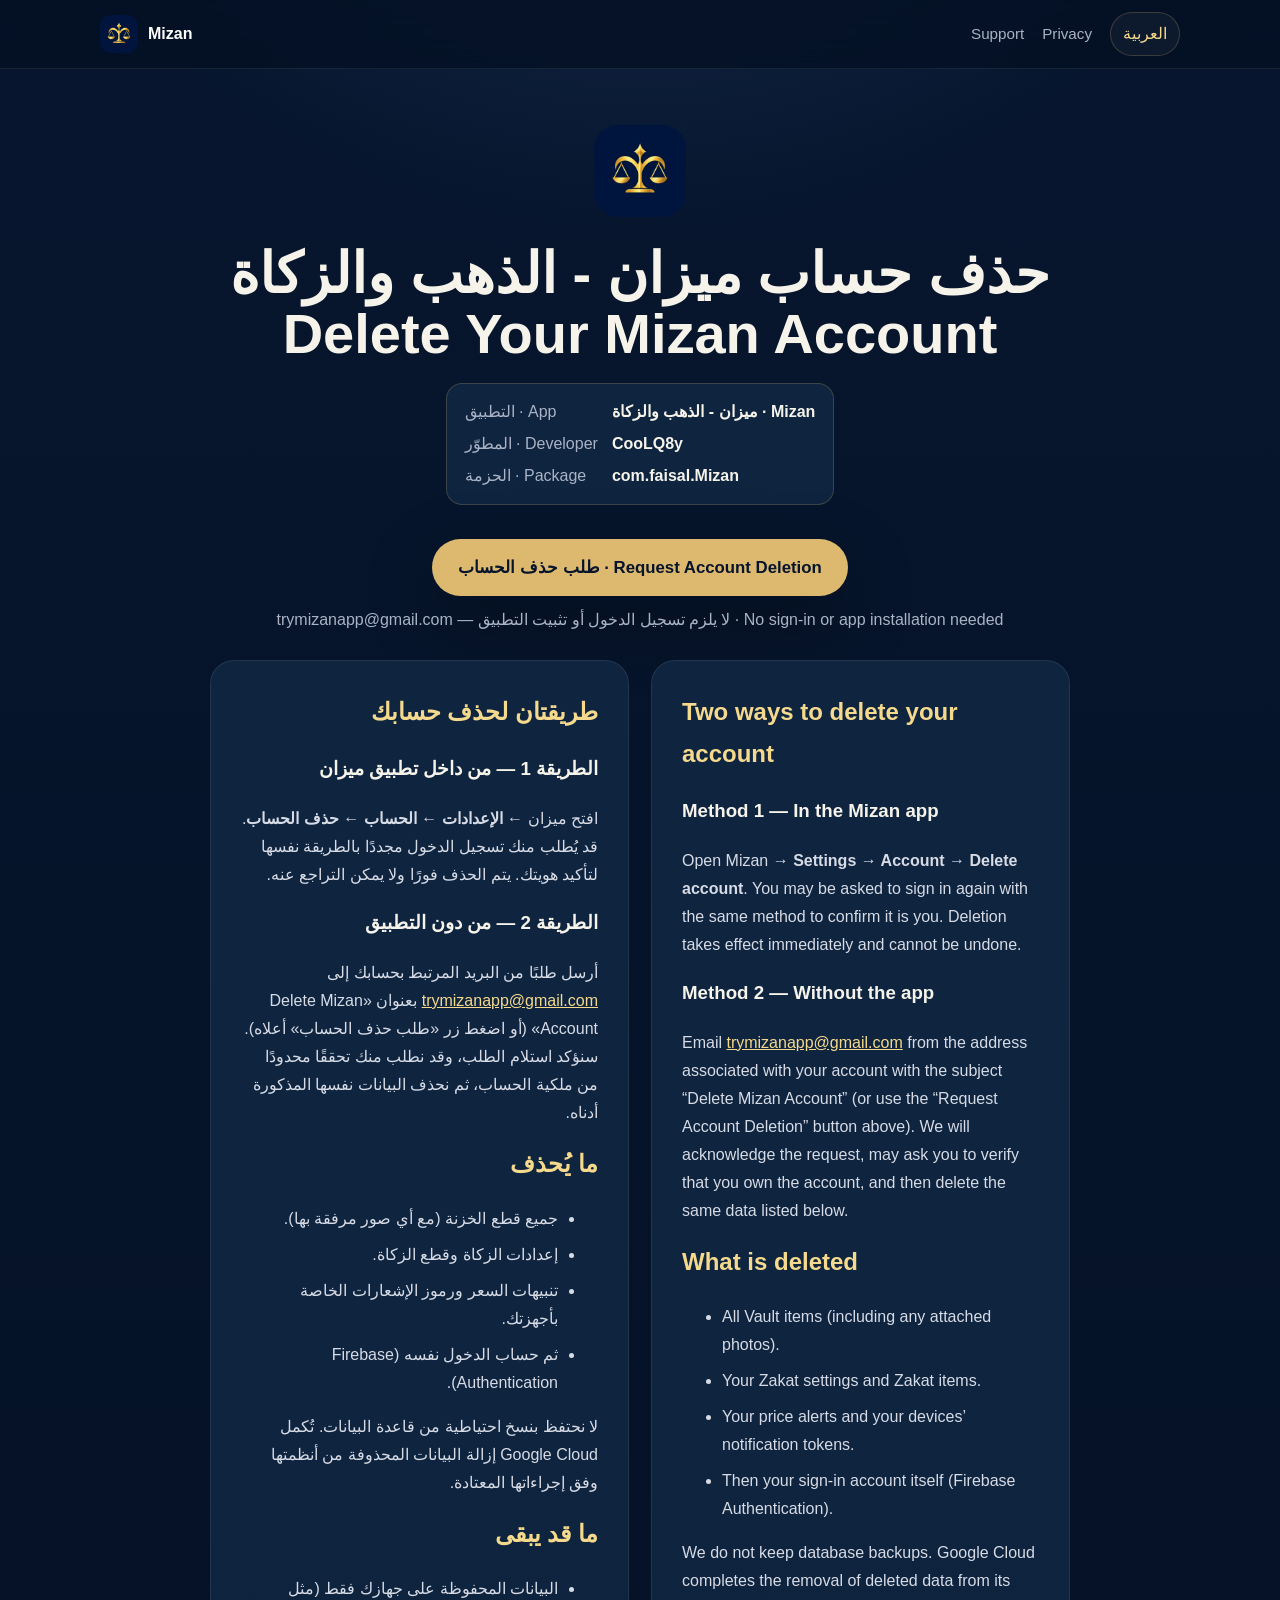
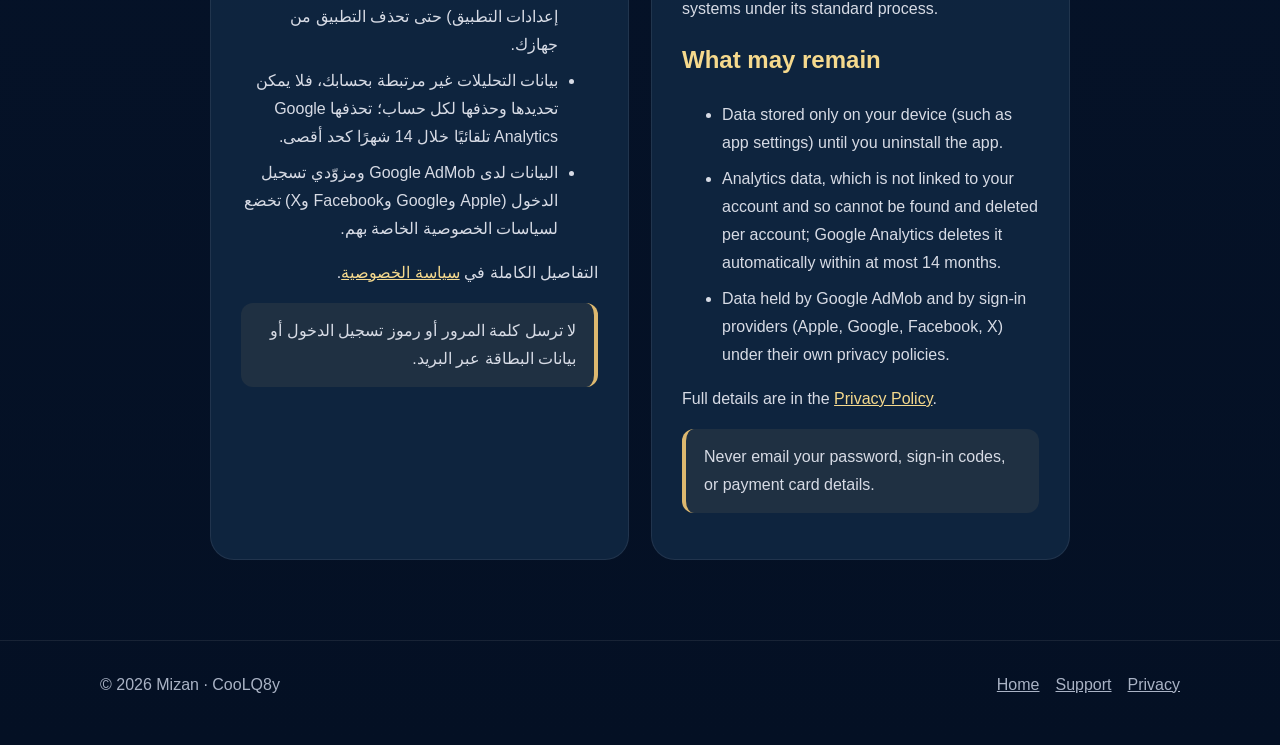
==== delete-account.html @ a7c569e6 "Add a dedicated account deletion page for Google Play /delete-account names the app (ميزان - الذهب و" ====
<!doctype html>
<html lang="ar" dir="rtl">
<head>
  <meta charset="utf-8"><meta name="viewport" content="width=device-width, initial-scale=1">
  <meta name="description" content="حذف حساب ميزان - الذهب والزكاة (المطوّر CooLQ8y، الحزمة com.faisal.Mizan). Delete your Mizan account — developer CooLQ8y, package com.faisal.Mizan.">
  <title>حذف حساب ميزان - الذهب والزكاة | Delete Your Mizan Account — CooLQ8y</title>
  <link rel="icon" href="assets/app-icon.png"><link rel="stylesheet" href="styles.css">
  <style>
    .deletion-identity { margin: 18px auto 0; display: inline-grid; grid-template-columns: auto auto; gap: 4px 14px; text-align: start; padding: 14px 18px; border: 1px solid var(--line); border-radius: 16px; background: var(--card); }
    .deletion-identity dt { color: var(--muted); }
    .deletion-identity dd { margin: 0; font-weight: 700; color: var(--text); }
    .deletion-identity bdi { unicode-bidi: isolate; }
    .deletion-actions { text-align: center; margin: 26px 0 8px; }
    .deletion-button { display: inline-block; padding: 14px 26px; border-radius: 999px; background: var(--gold); color: #06142c; font-weight: 800; text-decoration: none; font-size: 1.05rem; box-shadow: var(--shadow); }
    .deletion-button:hover, .deletion-button:focus-visible { background: var(--gold-bright); }
    .deletion-actions p { color: var(--muted); margin: 10px 0 0; }
    .deletion-columns { display: grid; grid-template-columns: 1fr 1fr; gap: 22px; margin-top: 26px; }
    .deletion-columns article { min-width: 0; }
    .deletion-columns h2 { margin-top: 0; }
    @media (max-width: 760px) { .deletion-columns { grid-template-columns: 1fr; } }
  </style>
</head>
<body>
  <header class="topbar"><div class="shell topbar-inner"><a class="brand" href="index.html"><img src="assets/app-icon.png" alt=""><span data-lang="ar">ميزان</span><span data-lang="en" hidden>Mizan</span></a><nav class="nav"><a href="support.html"><span data-lang="ar">الدعم</span><span data-lang="en" hidden>Support</span></a><a href="privacy.html"><span data-lang="ar">الخصوصية</span><span data-lang="en" hidden>Privacy</span></a><button class="lang-button" type="button" data-language-toggle>English</button></nav></div></header>
  <main class="page shell">
    <div class="page-header">
      <img src="assets/app-icon.png" alt="">
      <h1>حذف حساب ميزان - الذهب والزكاة<br><span lang="en" dir="ltr">Delete Your Mizan Account</span></h1>
      <dl class="deletion-identity">
        <dt>التطبيق · App</dt><dd><bdi>ميزان - الذهب والزكاة</bdi> · <bdi dir="ltr">Mizan</bdi></dd>
        <dt>المطوّر · Developer</dt><dd><bdi dir="ltr">CooLQ8y</bdi></dd>
        <dt>الحزمة · Package</dt><dd><bdi dir="ltr">com.faisal.Mizan</bdi></dd>
      </dl>
    </div>

    <div class="deletion-actions">
      <a class="deletion-button" href="mailto:trymizanapp@gmail.com?subject=Delete%20Mizan%20Account&amp;body=Please%20delete%20my%20Mizan%20account%20(com.faisal.Mizan).%0AAccount%20email%3A%20%0ASign-in%20method%20(email%2C%20Apple%2C%20Google%2C%20Facebook%20or%20X)%3A%20%0A%0A%D8%A3%D8%B1%D8%AC%D9%88%20%D8%AD%D8%B0%D9%81%20%D8%AD%D8%B3%D8%A7%D8%A8%D9%8A%20%D9%81%D9%8A%20%D9%85%D9%8A%D8%B2%D8%A7%D9%86.">طلب حذف الحساب · <span lang="en">Request Account Deletion</span></a>
      <p>trymizanapp@gmail.com — لا يلزم تسجيل الدخول أو تثبيت التطبيق · No sign-in or app installation needed</p>
    </div>

    <div class="policy deletion-columns">
      <article lang="ar" dir="rtl">
        <h2>طريقتان لحذف حسابك</h2>
        <h3>الطريقة 1 — من داخل تطبيق ميزان</h3>
        <p>افتح ميزان ← <strong>الإعدادات ← الحساب ← حذف الحساب</strong>. قد يُطلب منك تسجيل الدخول مجددًا بالطريقة نفسها لتأكيد هويتك. يتم الحذف فورًا ولا يمكن التراجع عنه.</p>
        <h3>الطريقة 2 — من دون التطبيق</h3>
        <p>أرسل طلبًا من البريد المرتبط بحسابك إلى <a href="mailto:trymizanapp@gmail.com?subject=Delete%20Mizan%20Account">trymizanapp@gmail.com</a> بعنوان «Delete Mizan Account» (أو اضغط زر «طلب حذف الحساب» أعلاه). سنؤكد استلام الطلب، وقد نطلب منك تحققًا محدودًا من ملكية الحساب، ثم نحذف البيانات نفسها المذكورة أدناه.</p>
        <h2>ما يُحذف</h2>
        <ul>
          <li>جميع قطع الخزنة (مع أي صور مرفقة بها).</li>
          <li>إعدادات الزكاة وقطع الزكاة.</li>
          <li>تنبيهات السعر ورموز الإشعارات الخاصة بأجهزتك.</li>
          <li>ثم حساب الدخول نفسه (Firebase Authentication).</li>
        </ul>
        <p>لا نحتفظ بنسخ احتياطية من قاعدة البيانات. تُكمل Google Cloud إزالة البيانات المحذوفة من أنظمتها وفق إجراءاتها المعتادة.</p>
        <h2>ما قد يبقى</h2>
        <ul>
          <li>البيانات المحفوظة على جهازك فقط (مثل إعدادات التطبيق) حتى تحذف التطبيق من جهازك.</li>
          <li>بيانات التحليلات غير مرتبطة بحسابك، فلا يمكن تحديدها وحذفها لكل حساب؛ تحذفها Google Analytics تلقائيًا خلال 14 شهرًا كحد أقصى.</li>
          <li>البيانات لدى Google AdMob ومزوّدي تسجيل الدخول (Apple وGoogle وFacebook وX) تخضع لسياسات الخصوصية الخاصة بهم.</li>
        </ul>
        <p>التفاصيل الكاملة في <a href="privacy.html">سياسة الخصوصية</a>.</p>
        <p class="notice">لا ترسل كلمة المرور أو رموز تسجيل الدخول أو بيانات البطاقة عبر البريد.</p>
      </article>

      <article lang="en" dir="ltr">
        <h2>Two ways to delete your account</h2>
        <h3>Method 1 — In the Mizan app</h3>
        <p>Open Mizan → <strong>Settings → Account → Delete account</strong>. You may be asked to sign in again with the same method to confirm it is you. Deletion takes effect immediately and cannot be undone.</p>
        <h3>Method 2 — Without the app</h3>
        <p>Email <a href="mailto:trymizanapp@gmail.com?subject=Delete%20Mizan%20Account">trymizanapp@gmail.com</a> from the address associated with your account with the subject “Delete Mizan Account” (or use the “Request Account Deletion” button above). We will acknowledge the request, may ask you to verify that you own the account, and then delete the same data listed below.</p>
        <h2>What is deleted</h2>
        <ul>
          <li>All Vault items (including any attached photos).</li>
          <li>Your Zakat settings and Zakat items.</li>
          <li>Your price alerts and your devices’ notification tokens.</li>
          <li>Then your sign-in account itself (Firebase Authentication).</li>
        </ul>
        <p>We do not keep database backups. Google Cloud completes the removal of deleted data from its systems under its standard process.</p>
        <h2>What may remain</h2>
        <ul>
          <li>Data stored only on your device (such as app settings) until you uninstall the app.</li>
          <li>Analytics data, which is not linked to your account and so cannot be found and deleted per account; Google Analytics deletes it automatically within at most 14 months.</li>
          <li>Data held by Google AdMob and by sign-in providers (Apple, Google, Facebook, X) under their own privacy policies.</li>
        </ul>
        <p>Full details are in the <a href="privacy.html">Privacy Policy</a>.</p>
        <p class="notice">Never email your password, sign-in codes, or payment card details.</p>
      </article>
    </div>
  </main>
  <footer class="footer"><div class="shell footer-inner"><span>© 2026 Mizan · CooLQ8y</span><div class="footer-links"><a href="index.html"><span data-lang="ar">الرئيسية</span><span data-lang="en" hidden>Home</span></a><a href="support.html"><span data-lang="ar">الدعم</span><span data-lang="en" hidden>Support</span></a><a href="privacy.html"><span data-lang="ar">الخصوصية</span><span data-lang="en" hidden>Privacy</span></a></div></div></footer>
  <script src="script.js"></script>
</body>
</html>
---- styles.css ----
:root {
  color-scheme: dark;
  --navy: #06142c;
  --navy-2: #0c203c;
  --card: rgba(17, 39, 67, .88);
  --gold: #ddb86f;
  --gold-bright: #f5d98d;
  --text: #f6f3ea;
  --muted: #aab3c5;
  --line: rgba(221, 184, 111, .22);
  --shadow: 0 24px 70px rgba(0, 0, 0, .32);
}

* { box-sizing: border-box; }
html { scroll-behavior: smooth; }
body {
  margin: 0;
  min-height: 100vh;
  font-family: -apple-system, BlinkMacSystemFont, "Segoe UI", Tahoma, Arial, sans-serif;
  color: var(--text);
  background:
    radial-gradient(circle at 50% -20%, rgba(42, 79, 128, .52), transparent 44rem),
    linear-gradient(180deg, #07162e 0%, #041024 100%);
  line-height: 1.75;
}

a { color: var(--gold-bright); }
.shell { width: min(1080px, calc(100% - 32px)); margin: 0 auto; }

.topbar {
  position: sticky;
  top: 0;
  z-index: 5;
  border-bottom: 1px solid rgba(255,255,255,.08);
  background: rgba(4, 16, 36, .82);
  backdrop-filter: blur(18px);
}
.topbar-inner {
  min-height: 68px;
  display: flex;
  align-items: center;
  justify-content: space-between;
  gap: 18px;
}
.brand { display: flex; align-items: center; gap: 10px; color: white; text-decoration: none; font-weight: 800; }
.brand img { width: 38px; height: 38px; border-radius: 11px; }
.nav { display: flex; align-items: center; gap: 18px; }
.nav a { color: var(--muted); text-decoration: none; font-size: .95rem; }
.nav a:hover, .nav a[aria-current="page"] { color: var(--gold-bright); }
.lang-button {
  border: 1px solid var(--line);
  color: var(--gold-bright);
  background: rgba(255,255,255,.04);
  border-radius: 999px;
  padding: 7px 12px;
  font: inherit;
  cursor: pointer;
}

.hero {
  min-height: 72vh;
  display: grid;
  place-items: center;
  text-align: center;
  padding: 80px 0 56px;
}
.hero-logo { width: min(520px, 92%); height: auto; filter: drop-shadow(0 22px 34px rgba(0,0,0,.28)); }
.eyebrow { margin: 26px 0 8px; color: var(--gold); font-weight: 700; letter-spacing: .04em; }
h1 { font-size: clamp(2.25rem, 7vw, 5rem); line-height: 1.08; margin: 0; }
.lead { max-width: 700px; margin: 20px auto 0; color: var(--muted); font-size: clamp(1.05rem, 2.4vw, 1.3rem); }
.actions { display: flex; justify-content: center; flex-wrap: wrap; gap: 12px; margin-top: 30px; }
.button {
  display: inline-flex;
  align-items: center;
  justify-content: center;
  min-height: 48px;
  padding: 10px 20px;
  border-radius: 14px;
  text-decoration: none;
  font-weight: 750;
  color: #07162e;
  background: linear-gradient(135deg, var(--gold-bright), #c99b48);
  box-shadow: 0 10px 28px rgba(201, 155, 72, .18);
}
.button.secondary { color: var(--text); background: rgba(255,255,255,.06); border: 1px solid rgba(255,255,255,.13); box-shadow: none; }

.section { padding: 52px 0; }
.section h2 { text-align: center; font-size: clamp(1.7rem, 4vw, 2.4rem); margin: 0 0 24px; }
.grid { display: grid; grid-template-columns: repeat(3, 1fr); gap: 16px; }
.card {
  padding: 26px;
  border: 1px solid rgba(255,255,255,.08);
  border-radius: 24px;
  background: linear-gradient(160deg, rgba(18,43,74,.95), rgba(11,29,53,.95));
  box-shadow: var(--shadow);
}
.card-icon { color: var(--gold); font-size: 1.6rem; }
.card h3 { margin: 12px 0 8px; }
.card p { margin: 0; color: var(--muted); }

.page { padding: 56px 0 80px; }
.page-header { text-align: center; margin-bottom: 34px; }
.page-header img { width: 92px; height: 92px; border-radius: 24px; }
.page-header h1 { font-size: clamp(2rem, 6vw, 3.5rem); margin-top: 18px; }
.page-header p { color: var(--muted); }
.policy { max-width: 860px; margin: 0 auto; }
.policy article { padding: 30px; border-radius: 24px; background: var(--card); border: 1px solid rgba(255,255,255,.08); }
.policy h2 { color: var(--gold-bright); margin-top: 34px; }
.policy h2:first-child { margin-top: 0; }
.policy p, .policy li { color: #d7dbe5; }
.policy li + li { margin-top: 8px; }
.notice { border-inline-start: 4px solid var(--gold); padding: 14px 18px; background: rgba(221,184,111,.08); border-radius: 12px; }
.contact-box { text-align: center; }
.contact-email { font-size: clamp(1.1rem, 3vw, 1.4rem); word-break: break-word; }

.footer { border-top: 1px solid rgba(255,255,255,.08); padding: 30px 0 46px; color: var(--muted); }
.footer-inner { display: flex; justify-content: space-between; gap: 18px; flex-wrap: wrap; }
.footer-links { display: flex; gap: 16px; flex-wrap: wrap; }
.footer a { color: var(--muted); }
[hidden] { display: none !important; }

@media (max-width: 760px) {
  .shell { width: min(100% - 22px, 1080px); }
  .nav a:not(.lang-button) { display: none; }
  .grid { grid-template-columns: 1fr; }
  .hero { min-height: auto; padding-top: 56px; }
  .card, .policy article { padding: 22px; border-radius: 20px; }
}

@media (prefers-reduced-motion: reduce) {
  html { scroll-behavior: auto; }
}
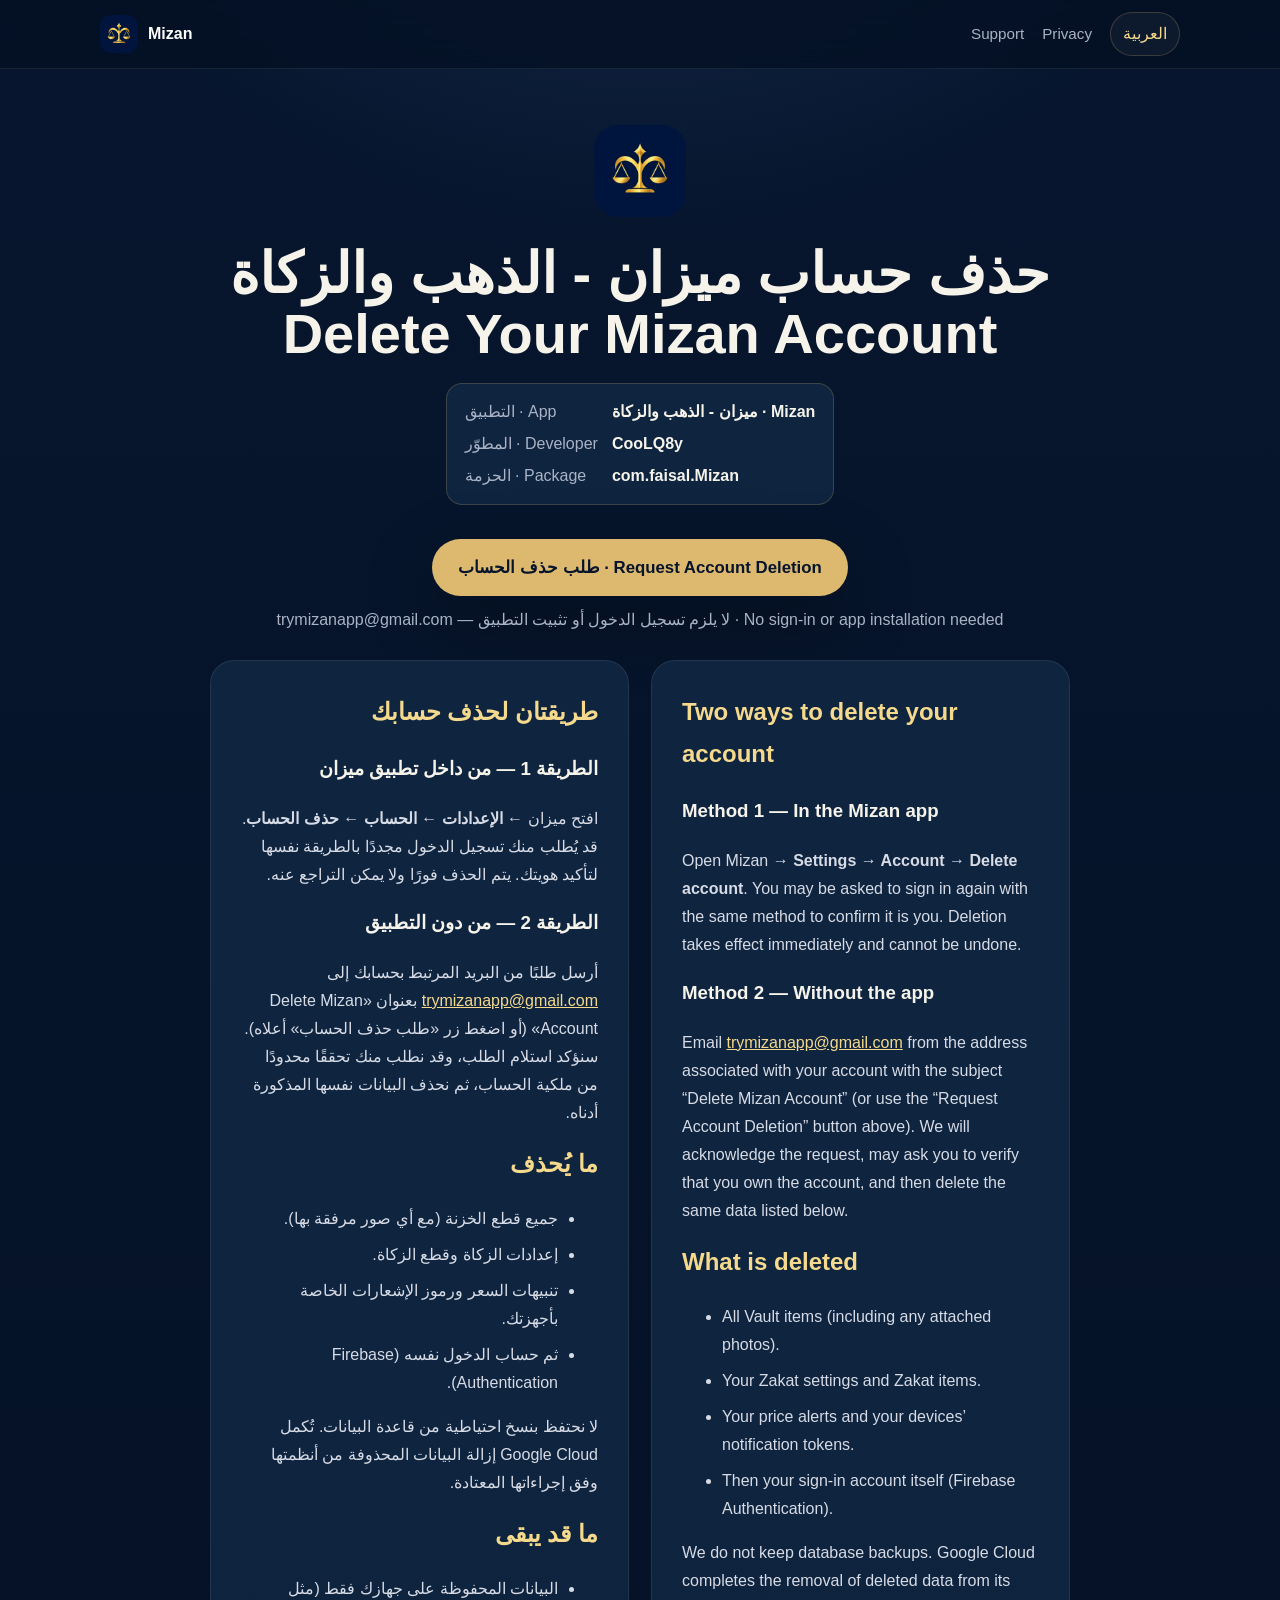
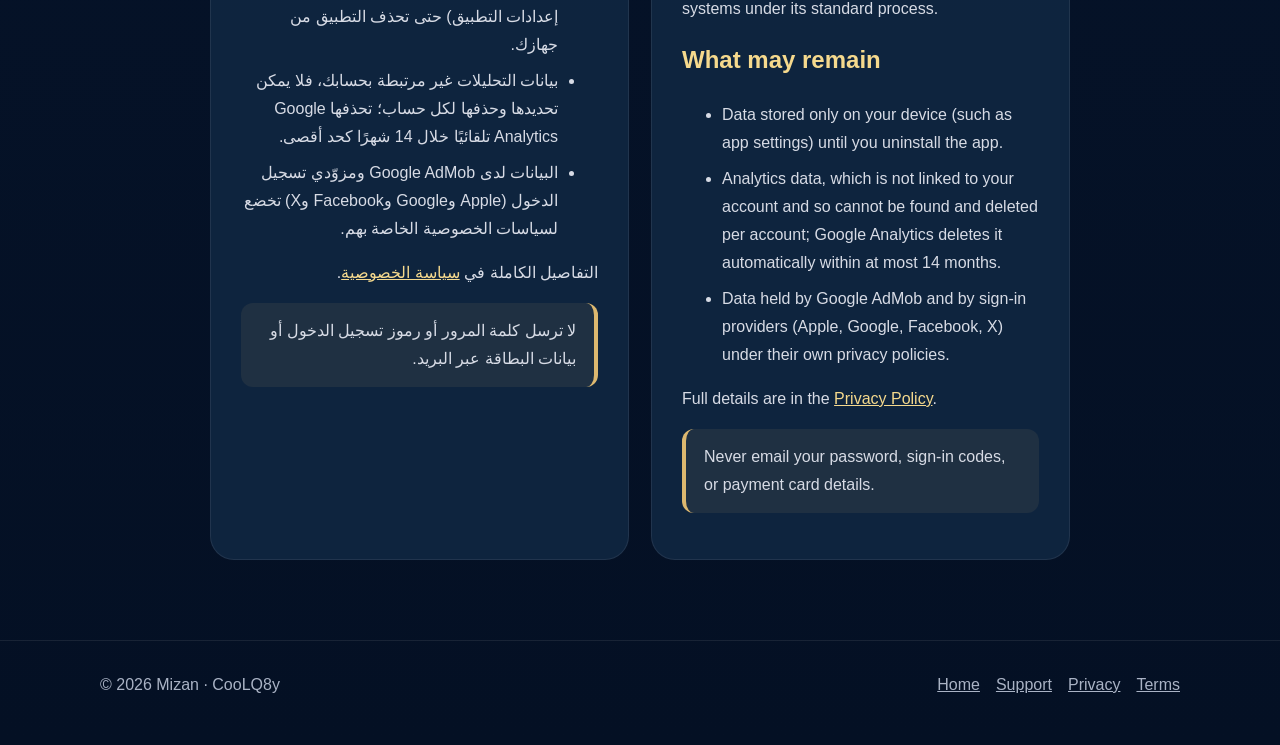
==== commit cb6870a7: "Terms of Use page, Google Play purchases in the privacy policy, app-ads.txt clean-up terms.html (ar/" ====
--- a/delete-account.html
+++ b/delete-account.html
@@ -88,7 +88,7 @@
       </article>
     </div>
   </main>
-  <footer class="footer"><div class="shell footer-inner"><span>© 2026 Mizan · CooLQ8y</span><div class="footer-links"><a href="index.html"><span data-lang="ar">الرئيسية</span><span data-lang="en" hidden>Home</span></a><a href="support.html"><span data-lang="ar">الدعم</span><span data-lang="en" hidden>Support</span></a><a href="privacy.html"><span data-lang="ar">الخصوصية</span><span data-lang="en" hidden>Privacy</span></a></div></div></footer>
+  <footer class="footer"><div class="shell footer-inner"><span>© 2026 Mizan · CooLQ8y</span><div class="footer-links"><a href="index.html"><span data-lang="ar">الرئيسية</span><span data-lang="en" hidden>Home</span></a><a href="support.html"><span data-lang="ar">الدعم</span><span data-lang="en" hidden>Support</span></a><a href="privacy.html"><span data-lang="ar">الخصوصية</span><span data-lang="en" hidden>Privacy</span></a><a href="terms.html"><span data-lang="ar">الشروط</span><span data-lang="en" hidden>Terms</span></a></div></div></footer>
   <script src="script.js"></script>
 </body>
 </html>
